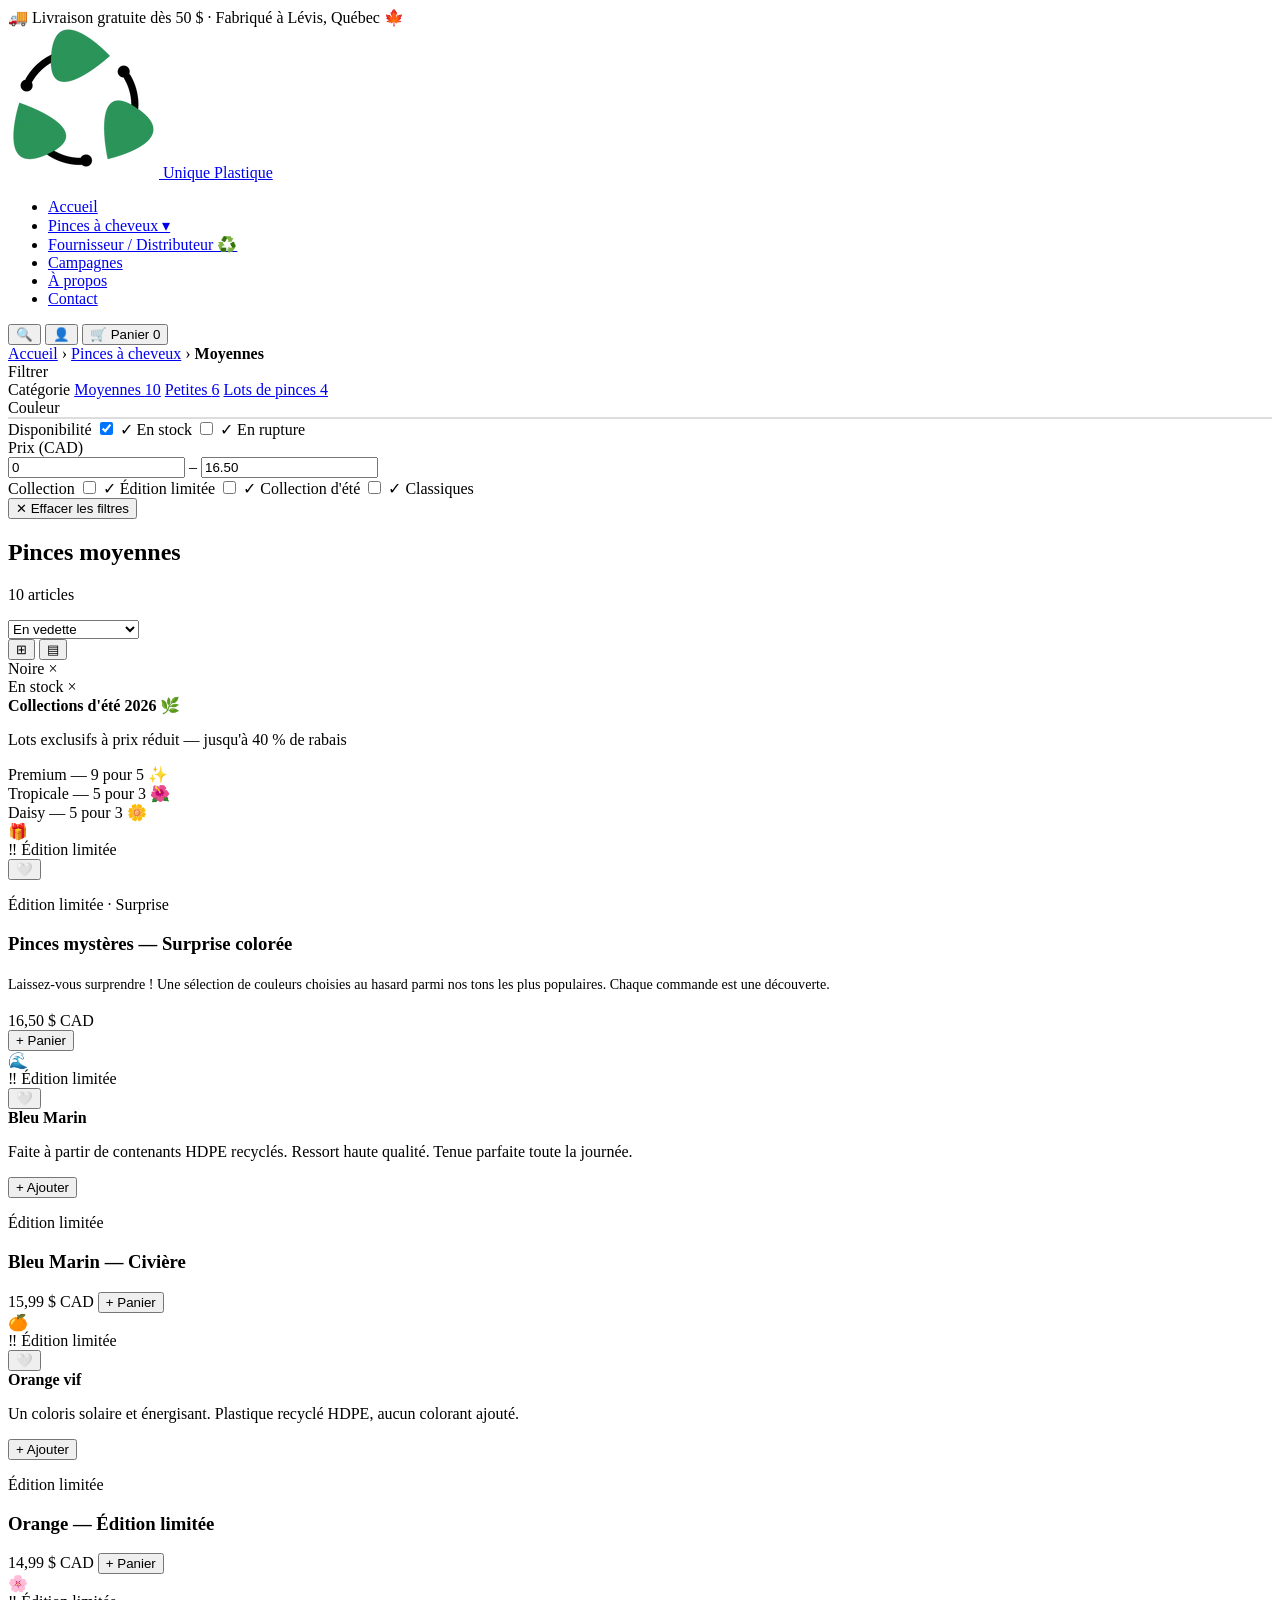
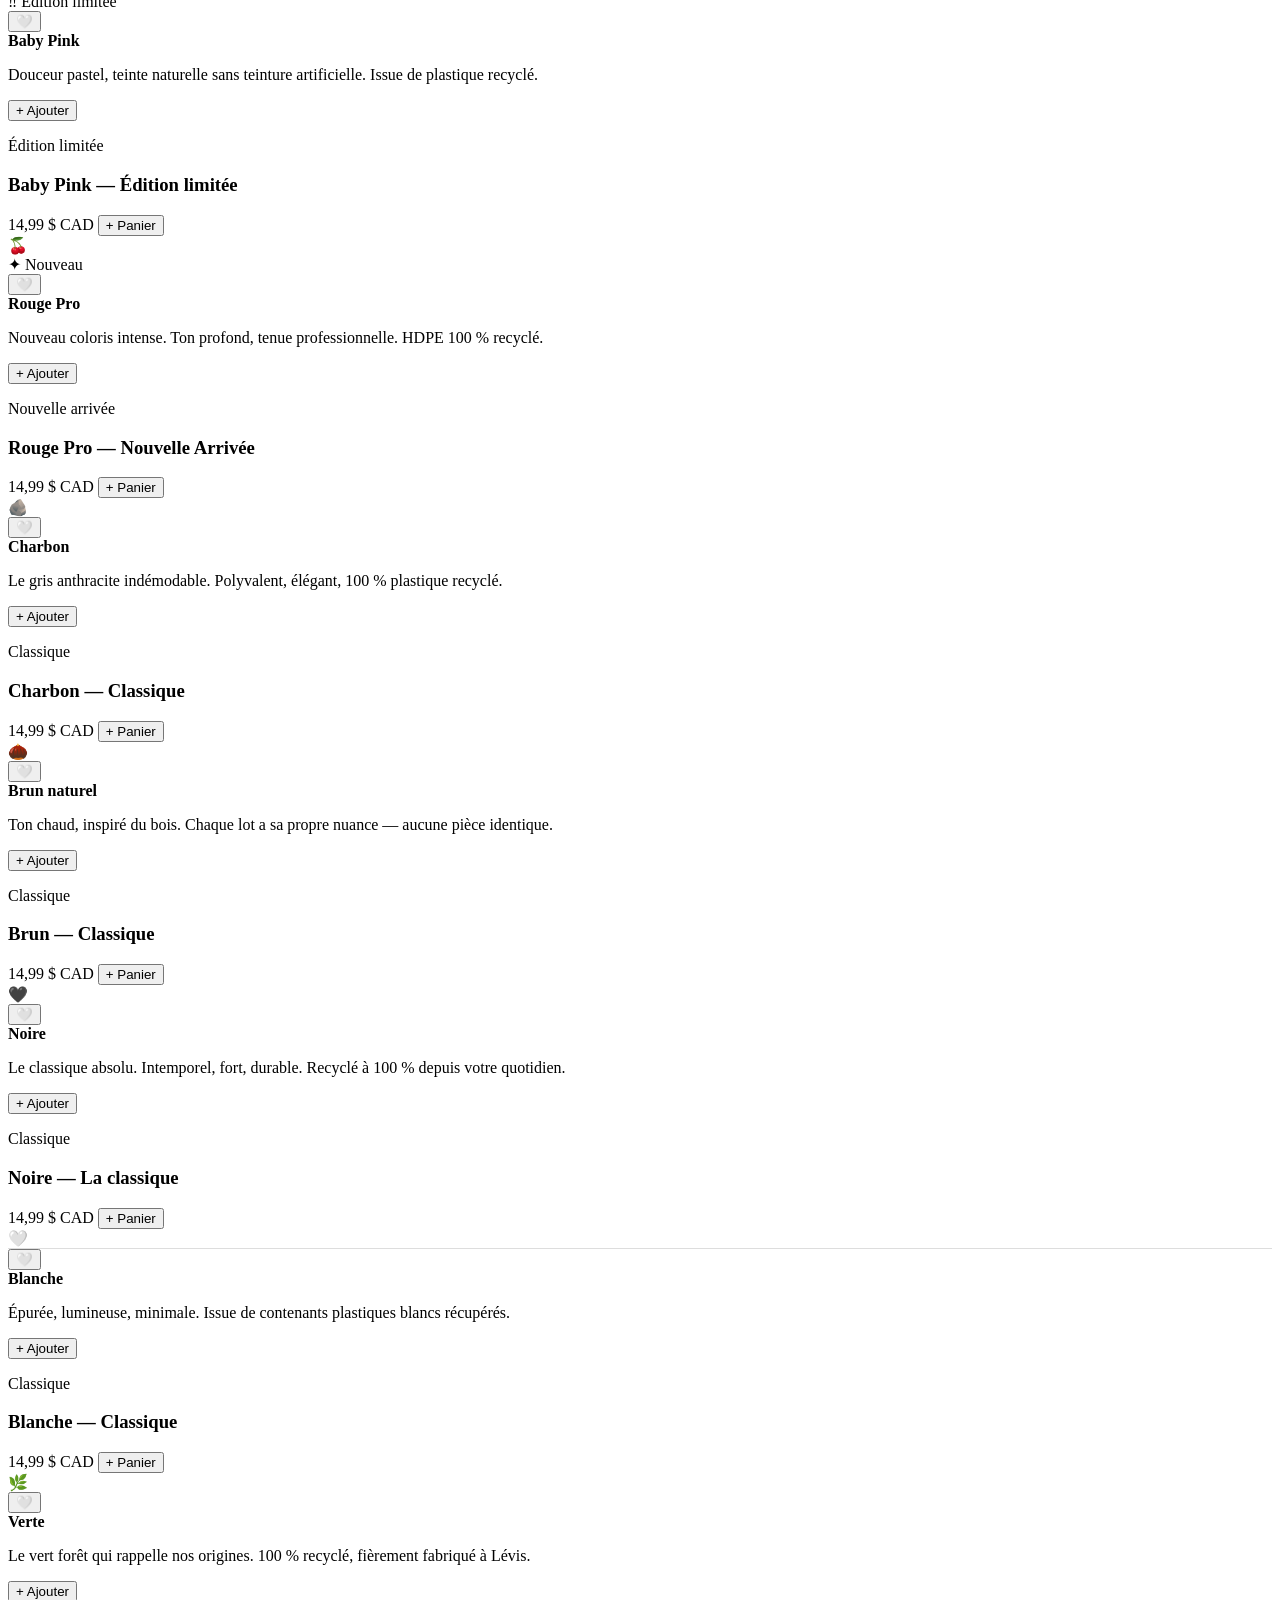
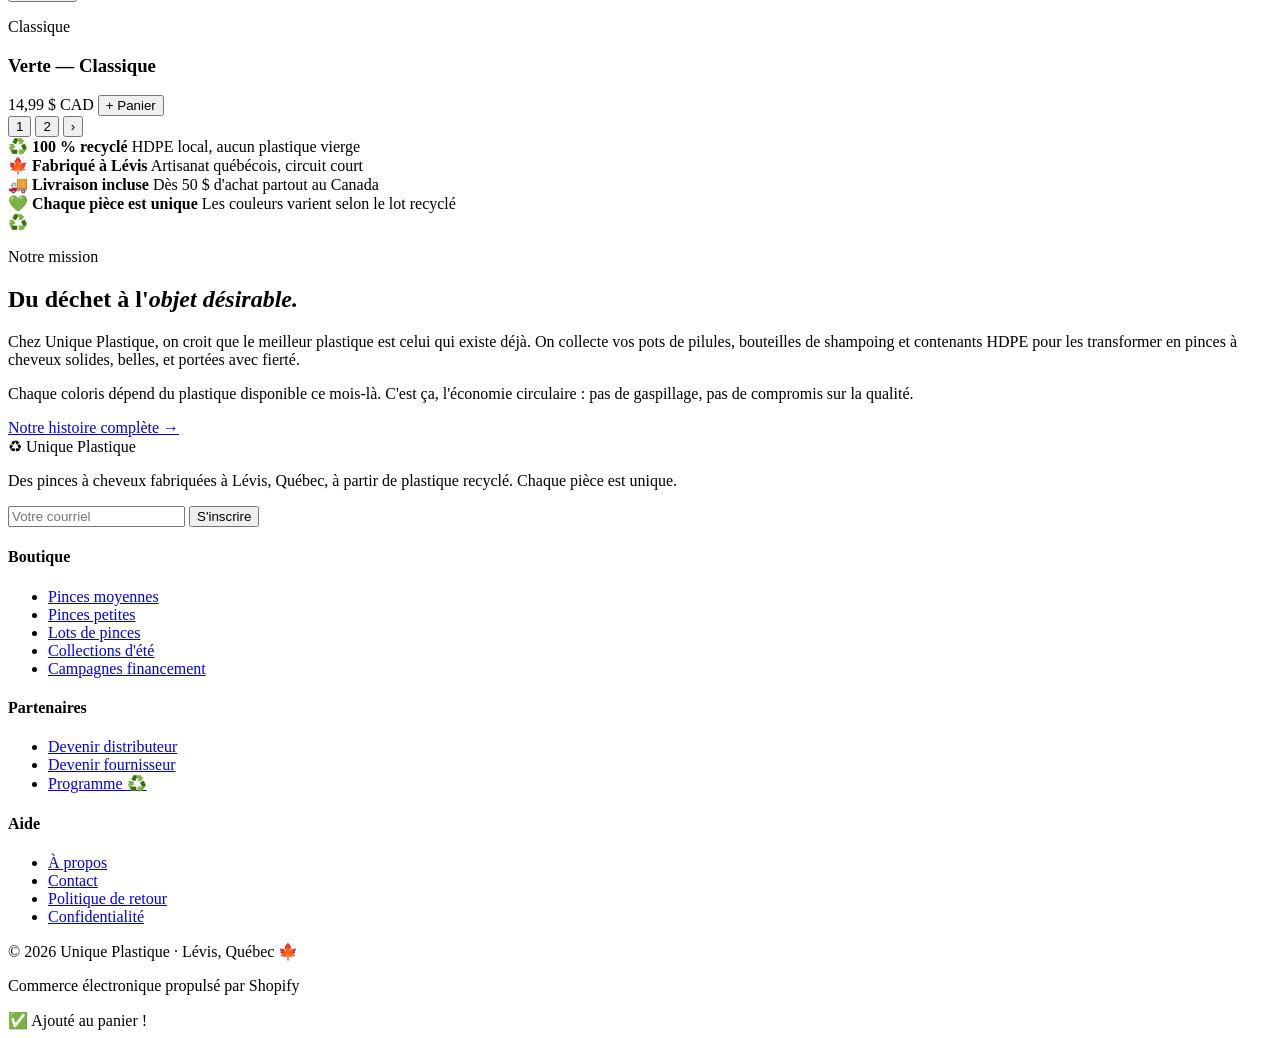
==== pinces.html @ d7aa638b "Test" ====
<!DOCTYPE html>
<html lang="fr">
<head>
<meta charset="UTF-8">
<meta name="viewport" content="width=device-width, initial-scale=1.0">
<title>Unique Plastique</title>
<link rel="preconnect" href="https://fonts.googleapis.com">
<link href="https://fonts.googleapis.com/css2?family=DM+Serif+Display:ital@0;1&family=DM+Sans:wght@300;400;500;600;700&display=swap" rel="stylesheet">
<link rel="stylesheet" href="assets/css/index.css">
</head>
<body>
<div id="navbar"></div>

<!-- Breadcrumb -->
<div class="breadcrumb">
  <a href="#">Accueil</a>
  <span>›</span>
  <a href="#">Pinces à cheveux</a>
  <span>›</span>
  <strong>Moyennes</strong>
</div>

<!-- Collection Layout -->
<div class="collection-layout">

  <!-- SIDEBAR -->
  <aside class="sidebar">
    <div class="sidebar-title">Filtrer</div>

    <div class="filter-group">
      <span class="filter-group-label">Catégorie</span>
      <a href="#" class="cat-link active">Moyennes <span class="cat-count">10</span></a>
      <a href="#" class="cat-link">Petites <span class="cat-count">6</span></a>
      <a href="#" class="cat-link">Lots de pinces <span class="cat-count">4</span></a>
    </div>

    <div class="filter-group">
      <span class="filter-group-label">Couleur</span>
      <div class="color-swatches">
        <div class="swatch active" style="background:#18181A" title="Noire"></div>
        <div class="swatch" style="background:#F5F5F0; border:1.5px solid #ddd" title="Blanche"></div>
        <div class="swatch" style="background:#3B6E4E" title="Verte"></div>
        <div class="swatch" style="background:#8B4513" title="Brune"></div>
        <div class="swatch" style="background:#E8B4A0" title="Baby pink"></div>
        <div class="swatch" style="background:#FF6B2B" title="Orange"></div>
        <div class="swatch" style="background:#2C3E6B" title="Bleu marin"></div>
        <div class="swatch" style="background:#8B1A1A" title="Rouge"></div>
        <div class="swatch" style="background:#5C4033" title="Charbon"></div>
      </div>
    </div>

    <div class="filter-group">
      <span class="filter-group-label">Disponibilité</span>
      <label class="filter-check">
        <input type="checkbox" checked>
        <span class="check-box">✓</span>
        En stock
      </label>
      <label class="filter-check">
        <input type="checkbox">
        <span class="check-box">✓</span>
        En rupture
      </label>
    </div>

    <div class="filter-group">
      <span class="filter-group-label">Prix (CAD)</span>
      <div class="price-range">
        <input type="number" class="price-input" placeholder="0" value="0">
        <span class="price-sep">–</span>
        <input type="number" class="price-input" placeholder="16.50" value="16.50">
      </div>
    </div>

    <div class="filter-group">
      <span class="filter-group-label">Collection</span>
      <label class="filter-check">
        <input type="checkbox">
        <span class="check-box">✓</span>
        Édition limitée
      </label>
      <label class="filter-check">
        <input type="checkbox">
        <span class="check-box">✓</span>
        Collection d'été
      </label>
      <label class="filter-check">
        <input type="checkbox">
        <span class="check-box">✓</span>
        Classiques
      </label>
    </div>

    <button class="clear-btn">✕ Effacer les filtres</button>
  </aside>

  <!-- MAIN -->
  <main class="collection-main">

    <!-- Header + Sort -->
    <div class="collection-header reveal">
      <div>
        <h2>Pinces moyennes</h2>
        <p class="collection-count">10 articles</p>
      </div>
      <div class="sort-row">
        <select class="sort-select">
          <option>En vedette</option>
          <option>Meilleures ventes</option>
          <option>Prix : bas → élevé</option>
          <option>Prix : élevé → bas</option>
          <option>Nouveautés</option>
        </select>
        <div class="view-toggle">
          <button class="view-btn active" id="gridBtn" title="Grille 3 col">⊞</button>
          <button class="view-btn" id="listBtn" title="Grille 2 col">▤</button>
        </div>
      </div>
    </div>

    <!-- Active filters -->
    <div class="active-filters reveal">
      <div class="filter-tag">Noire <span>×</span></div>
      <div class="filter-tag">En stock <span>×</span></div>
    </div>

    <!-- Summer collections band -->
    <div class="featured-band reveal">
      <div class="featured-band-text">
        <strong>Collections d'été 2026 🌿</strong>
        <p>Lots exclusifs à prix réduit — jusqu'à 40 % de rabais</p>
      </div>
      <div class="sale-chips">
        <div class="sale-chip">Premium — 9 pour 5 ✨</div>
        <div class="sale-chip">Tropicale — 5 pour 3 🌺</div>
        <div class="sale-chip">Daisy — 5 pour 3 🌼</div>
      </div>
    </div>

    <!-- Product Grid -->
    <div class="product-grid" id="productGrid">

      <!-- Card 1: Mystère - WIDE featured -->
      <div class="product-card wide reveal" onclick="addToCart('Pinces mystères')">
        <div class="card-img">
          <div class="card-img-emoji">🎁</div>
          <div class="card-color-stripe" style="background: linear-gradient(90deg, #E8B4A0, #C5E54E, #2C3E6B, #FF6B2B, #18181A)"></div>
          <div class="card-badges">
            <span class="badge badge-limited">‼ Édition limitée</span>
          </div>
          <button class="card-wish" title="Ajouter aux favoris">🤍</button>
        </div>
        <div class="card-body">
          <p class="card-meta">Édition limitée · Surprise</p>
          <h3 class="card-name">Pinces mystères — Surprise colorée</h3>
          <p style="font-size:.88rem;color:var(--muted);line-height:1.65;margin-bottom:16px;">Laissez-vous surprendre ! Une sélection de couleurs choisies au hasard parmi nos tons les plus populaires. Chaque commande est une découverte.</p>
          <div class="card-footer">
            <div>
              <span class="card-price">16,50 $ CAD</span>
            </div>
            <button class="card-add" onclick="event.stopPropagation();addToCart('Pinces mystères')">+ Panier</button>
          </div>
        </div>
      </div>

      <!-- Card 2 -->
      <div class="product-card reveal" onclick="addToCart('Bleu Marin')">
        <div class="card-img">
          <div class="card-img-emoji">🌊</div>
          <div class="card-color-stripe" style="background:#2C3E6B"></div>
          <div class="card-badges">
            <span class="badge badge-limited">‼ Édition limitée</span>
          </div>
          <button class="card-wish">🤍</button>
          <div class="card-reveal">
            <div>
              <strong>Bleu Marin</strong>
              <p>Faite à partir de contenants HDPE recyclés. Ressort haute qualité. Tenue parfaite toute la journée.</p>
            </div>
          </div>
          <button class="card-quick-add" onclick="event.stopPropagation();addToCart('Bleu Marin')">+ Ajouter</button>
        </div>
        <div class="card-body">
          <p class="card-meta">Édition limitée</p>
          <h3 class="card-name">Bleu Marin — Civière</h3>
          <div class="card-footer">
            <span class="card-price">15,99 $ CAD</span>
            <button class="card-add" onclick="event.stopPropagation();addToCart('Bleu Marin')">+ Panier</button>
          </div>
        </div>
      </div>

      <!-- Card 3 -->
      <div class="product-card reveal" onclick="addToCart('Orange')">
        <div class="card-img">
          <div class="card-img-emoji">🍊</div>
          <div class="card-color-stripe" style="background:#FF6B2B"></div>
          <div class="card-badges">
            <span class="badge badge-limited">‼ Édition limitée</span>
          </div>
          <button class="card-wish">🤍</button>
          <div class="card-reveal">
            <div>
              <strong>Orange vif</strong>
              <p>Un coloris solaire et énergisant. Plastique recyclé HDPE, aucun colorant ajouté.</p>
            </div>
          </div>
          <button class="card-quick-add" onclick="event.stopPropagation();addToCart('Orange')">+ Ajouter</button>
        </div>
        <div class="card-body">
          <p class="card-meta">Édition limitée</p>
          <h3 class="card-name">Orange — Édition limitée</h3>
          <div class="card-footer">
            <span class="card-price">14,99 $ CAD</span>
            <button class="card-add" onclick="event.stopPropagation();addToCart('Orange')">+ Panier</button>
          </div>
        </div>
      </div>

      <!-- Card 4 -->
      <div class="product-card reveal" onclick="addToCart('Baby Pink')">
        <div class="card-img">
          <div class="card-img-emoji">🌸</div>
          <div class="card-color-stripe" style="background:#E8B4A0"></div>
          <div class="card-badges">
            <span class="badge badge-limited">‼ Édition limitée</span>
          </div>
          <button class="card-wish">🤍</button>
          <div class="card-reveal">
            <div>
              <strong>Baby Pink</strong>
              <p>Douceur pastel, teinte naturelle sans teinture artificielle. Issue de plastique recyclé.</p>
            </div>
          </div>
          <button class="card-quick-add" onclick="event.stopPropagation();addToCart('Baby Pink')">+ Ajouter</button>
        </div>
        <div class="card-body">
          <p class="card-meta">Édition limitée</p>
          <h3 class="card-name">Baby Pink — Édition limitée</h3>
          <div class="card-footer">
            <span class="card-price">14,99 $ CAD</span>
            <button class="card-add" onclick="event.stopPropagation();addToCart('Baby Pink')">+ Panier</button>
          </div>
        </div>
      </div>

      <!-- Card 5 -->
      <div class="product-card reveal" onclick="addToCart('Rouge Pro')">
        <div class="card-img">
          <div class="card-img-emoji">🍒</div>
          <div class="card-color-stripe" style="background:#8B1A1A"></div>
          <div class="card-badges">
            <span class="badge badge-new">✦ Nouveau</span>
          </div>
          <button class="card-wish">🤍</button>
          <div class="card-reveal">
            <div>
              <strong>Rouge Pro</strong>
              <p>Nouveau coloris intense. Ton profond, tenue professionnelle. HDPE 100 % recyclé.</p>
            </div>
          </div>
          <button class="card-quick-add" onclick="event.stopPropagation();addToCart('Rouge Pro')">+ Ajouter</button>
        </div>
        <div class="card-body">
          <p class="card-meta">Nouvelle arrivée</p>
          <h3 class="card-name">Rouge Pro — Nouvelle Arrivée</h3>
          <div class="card-footer">
            <span class="card-price">14,99 $ CAD</span>
            <button class="card-add" onclick="event.stopPropagation();addToCart('Rouge Pro')">+ Panier</button>
          </div>
        </div>
      </div>

      <!-- Card 6 -->
      <div class="product-card reveal" onclick="addToCart('Charbon')">
        <div class="card-img">
          <div class="card-img-emoji">🪨</div>
          <div class="card-color-stripe" style="background:#3a3a3a"></div>
          <button class="card-wish">🤍</button>
          <div class="card-reveal">
            <div>
              <strong>Charbon</strong>
              <p>Le gris anthracite indémodable. Polyvalent, élégant, 100 % plastique recyclé.</p>
            </div>
          </div>
          <button class="card-quick-add" onclick="event.stopPropagation();addToCart('Charbon')">+ Ajouter</button>
        </div>
        <div class="card-body">
          <p class="card-meta">Classique</p>
          <h3 class="card-name">Charbon — Classique</h3>
          <div class="card-footer">
            <span class="card-price">14,99 $ CAD</span>
            <button class="card-add" onclick="event.stopPropagation();addToCart('Charbon')">+ Panier</button>
          </div>
        </div>
      </div>

      <!-- Card 7 -->
      <div class="product-card reveal" onclick="addToCart('Brun')">
        <div class="card-img">
          <div class="card-img-emoji">🌰</div>
          <div class="card-color-stripe" style="background:#8B4513"></div>
          <button class="card-wish">🤍</button>
          <div class="card-reveal">
            <div>
              <strong>Brun naturel</strong>
              <p>Ton chaud, inspiré du bois. Chaque lot a sa propre nuance — aucune pièce identique.</p>
            </div>
          </div>
          <button class="card-quick-add" onclick="event.stopPropagation();addToCart('Brun')">+ Ajouter</button>
        </div>
        <div class="card-body">
          <p class="card-meta">Classique</p>
          <h3 class="card-name">Brun — Classique</h3>
          <div class="card-footer">
            <span class="card-price">14,99 $ CAD</span>
            <button class="card-add" onclick="event.stopPropagation();addToCart('Brun')">+ Panier</button>
          </div>
        </div>
      </div>

      <!-- Card 8 -->
      <div class="product-card reveal" onclick="addToCart('Noire')">
        <div class="card-img">
          <div class="card-img-emoji">🖤</div>
          <div class="card-color-stripe" style="background:#18181A"></div>
          <button class="card-wish">🤍</button>
          <div class="card-reveal">
            <div>
              <strong>Noire</strong>
              <p>Le classique absolu. Intemporel, fort, durable. Recyclé à 100 % depuis votre quotidien.</p>
            </div>
          </div>
          <button class="card-quick-add" onclick="event.stopPropagation();addToCart('Noire')">+ Ajouter</button>
        </div>
        <div class="card-body">
          <p class="card-meta">Classique</p>
          <h3 class="card-name">Noire — La classique</h3>
          <div class="card-footer">
            <span class="card-price">14,99 $ CAD</span>
            <button class="card-add" onclick="event.stopPropagation();addToCart('Noire')">+ Panier</button>
          </div>
        </div>
      </div>

      <!-- Card 9 -->
      <div class="product-card reveal" onclick="addToCart('Blanche')">
        <div class="card-img">
          <div class="card-img-emoji">🤍</div>
          <div class="card-color-stripe" style="background:#E8E8E0; border-top:1px solid #ddd"></div>
          <button class="card-wish">🤍</button>
          <div class="card-reveal">
            <div>
              <strong>Blanche</strong>
              <p>Épurée, lumineuse, minimale. Issue de contenants plastiques blancs récupérés.</p>
            </div>
          </div>
          <button class="card-quick-add" onclick="event.stopPropagation();addToCart('Blanche')">+ Ajouter</button>
        </div>
        <div class="card-body">
          <p class="card-meta">Classique</p>
          <h3 class="card-name">Blanche — Classique</h3>
          <div class="card-footer">
            <span class="card-price">14,99 $ CAD</span>
            <button class="card-add" onclick="event.stopPropagation();addToCart('Blanche')">+ Panier</button>
          </div>
        </div>
      </div>

      <!-- Card 10 -->
      <div class="product-card reveal" onclick="addToCart('Verte')">
        <div class="card-img">
          <div class="card-img-emoji">🌿</div>
          <div class="card-color-stripe" style="background:#3B6E4E"></div>
          <button class="card-wish">🤍</button>
          <div class="card-reveal">
            <div>
              <strong>Verte</strong>
              <p>Le vert forêt qui rappelle nos origines. 100 % recyclé, fièrement fabriqué à Lévis.</p>
            </div>
          </div>
          <button class="card-quick-add" onclick="event.stopPropagation();addToCart('Verte')">+ Ajouter</button>
        </div>
        <div class="card-body">
          <p class="card-meta">Classique</p>
          <h3 class="card-name">Verte — Classique</h3>
          <div class="card-footer">
            <span class="card-price">14,99 $ CAD</span>
            <button class="card-add" onclick="event.stopPropagation();addToCart('Verte')">+ Panier</button>
          </div>
        </div>
      </div>

    </div><!-- /product-grid -->

    <!-- Pagination -->
    <div class="pagination reveal">
      <button class="page-btn active">1</button>
      <button class="page-btn">2</button>
      <button class="page-btn">›</button>
    </div>

  </main>
</div>

<!-- Trust Strip -->
<div class="trust-strip">
  <div class="trust-item reveal">
    <span class="trust-icon">♻️</span>
    <strong>100 % recyclé</strong>
    <span>HDPE local, aucun plastique vierge</span>
  </div>
  <div class="trust-item reveal">
    <span class="trust-icon">🍁</span>
    <strong>Fabriqué à Lévis</strong>
    <span>Artisanat québécois, circuit court</span>
  </div>
  <div class="trust-item reveal">
    <span class="trust-icon">🚚</span>
    <strong>Livraison incluse</strong>
    <span>Dès 50 $ d'achat partout au Canada</span>
  </div>
  <div class="trust-item reveal">
    <span class="trust-icon">💚</span>
    <strong>Chaque pièce est unique</strong>
    <span>Les couleurs varient selon le lot recyclé</span>
  </div>
</div>

<!-- Story Section -->
<div class="story-section">
  <div class="story-visual reveal">
    ♻️
  </div>
  <div class="reveal">
    <p class="story-eyebrow">Notre mission</p>
    <h2>Du déchet à l'<em>objet désirable.</em></h2>
    <p>Chez Unique Plastique, on croit que le meilleur plastique est celui qui existe déjà. On collecte vos pots de pilules, bouteilles de shampoing et contenants HDPE pour les transformer en pinces à cheveux solides, belles, et portées avec fierté.</p>
    <p>Chaque coloris dépend du plastique disponible ce mois-là. C'est ça, l'économie circulaire : pas de gaspillage, pas de compromis sur la qualité.</p>
    <a href="#" class="story-link">Notre histoire complète →</a>
  </div>
</div>

<!-- Footer -->
<footer>
  <div class="footer-top">
    <div>
      <div class="footer-brand">
        <span class="footer-brand-icon">♻</span>
        Unique Plastique
      </div>
      <p class="footer-desc">Des pinces à cheveux fabriquées à Lévis, Québec, à partir de plastique recyclé. Chaque pièce est unique.</p>
      <div class="footer-nl">
        <input type="email" placeholder="Votre courriel">
        <button>S'inscrire</button>
      </div>
    </div>
    <div class="footer-col">
      <h4>Boutique</h4>
      <ul>
        <li><a href="#">Pinces moyennes</a></li>
        <li><a href="#">Pinces petites</a></li>
        <li><a href="#">Lots de pinces</a></li>
        <li><a href="#">Collections d'été</a></li>
        <li><a href="#">Campagnes financement</a></li>
      </ul>
    </div>
    <div class="footer-col">
      <h4>Partenaires</h4>
      <ul>
        <li><a href="#">Devenir distributeur</a></li>
        <li><a href="#">Devenir fournisseur</a></li>
        <li><a href="#">Programme ♻️</a></li>
      </ul>
    </div>
    <div class="footer-col">
      <h4>Aide</h4>
      <ul>
        <li><a href="#">À propos</a></li>
        <li><a href="#">Contact</a></li>
        <li><a href="#">Politique de retour</a></li>
        <li><a href="#">Confidentialité</a></li>
      </ul>
    </div>
  </div>
  <div class="footer-bottom">
    <p>© 2026 Unique Plastique · Lévis, Québec 🍁</p>
    <p>Commerce électronique propulsé par Shopify</p>
  </div>
</footer>

<!-- Toast notification -->
<div class="toast" id="toast">
  <span class="toast-icon">✅</span>
  <span id="toastMsg">Ajouté au panier !</span>
</div>

<script src="assets/js/navbar.js"></script>
<script>
// Cart counter
let cartCount = 0;
const cartEl = document.getElementById('cartCount');
const toastEl = document.getElementById('toast');
const toastMsg = document.getElementById('toastMsg');

function addToCart(name) {
  cartCount++;
  cartEl.textContent = cartCount;
  toastMsg.textContent = `"${name}" ajouté au panier !`;
  toastEl.classList.add('show');
  setTimeout(() => toastEl.classList.remove('show'), 2800);
}

// View toggle
document.getElementById('gridBtn').addEventListener('click', () => {
  document.getElementById('productGrid').classList.remove('two-col');
  document.getElementById('gridBtn').classList.add('active');
  document.getElementById('listBtn').classList.remove('active');
});
document.getElementById('listBtn').addEventListener('click', () => {
  document.getElementById('productGrid').classList.add('two-col');
  document.getElementById('listBtn').classList.add('active');
  document.getElementById('gridBtn').classList.remove('active');
});

// Color swatch selection
document.querySelectorAll('.swatch').forEach(s => {
  s.addEventListener('click', () => {
    document.querySelectorAll('.swatch').forEach(x => x.classList.remove('active'));
    s.classList.add('active');
  });
});

// Scroll reveal
const reveals = document.querySelectorAll('.reveal');
const obs = new IntersectionObserver((entries) => {
  entries.forEach((entry, i) => {
    if (entry.isIntersecting) {
      setTimeout(() => entry.target.classList.add('visible'), i * 60);
      obs.unobserve(entry.target);
    }
  });
}, { threshold: 0.08, rootMargin: '0px 0px -30px 0px' });
reveals.forEach(el => obs.observe(el));

// Wishlist toggle
document.querySelectorAll('.card-wish').forEach(btn => {
  btn.addEventListener('click', (e) => {
    e.stopPropagation();
    btn.textContent = btn.textContent === '🤍' ? '❤️' : '🤍';
  });
});

// Filter tag removal
document.querySelectorAll('.filter-tag').forEach(tag => {
  tag.addEventListener('click', () => {
    tag.style.transform = 'scale(0)';
    tag.style.opacity = '0';
    tag.style.transition = 'all .2s';
    setTimeout(() => tag.remove(), 200);
  });
});
</script>
</body>
</html>
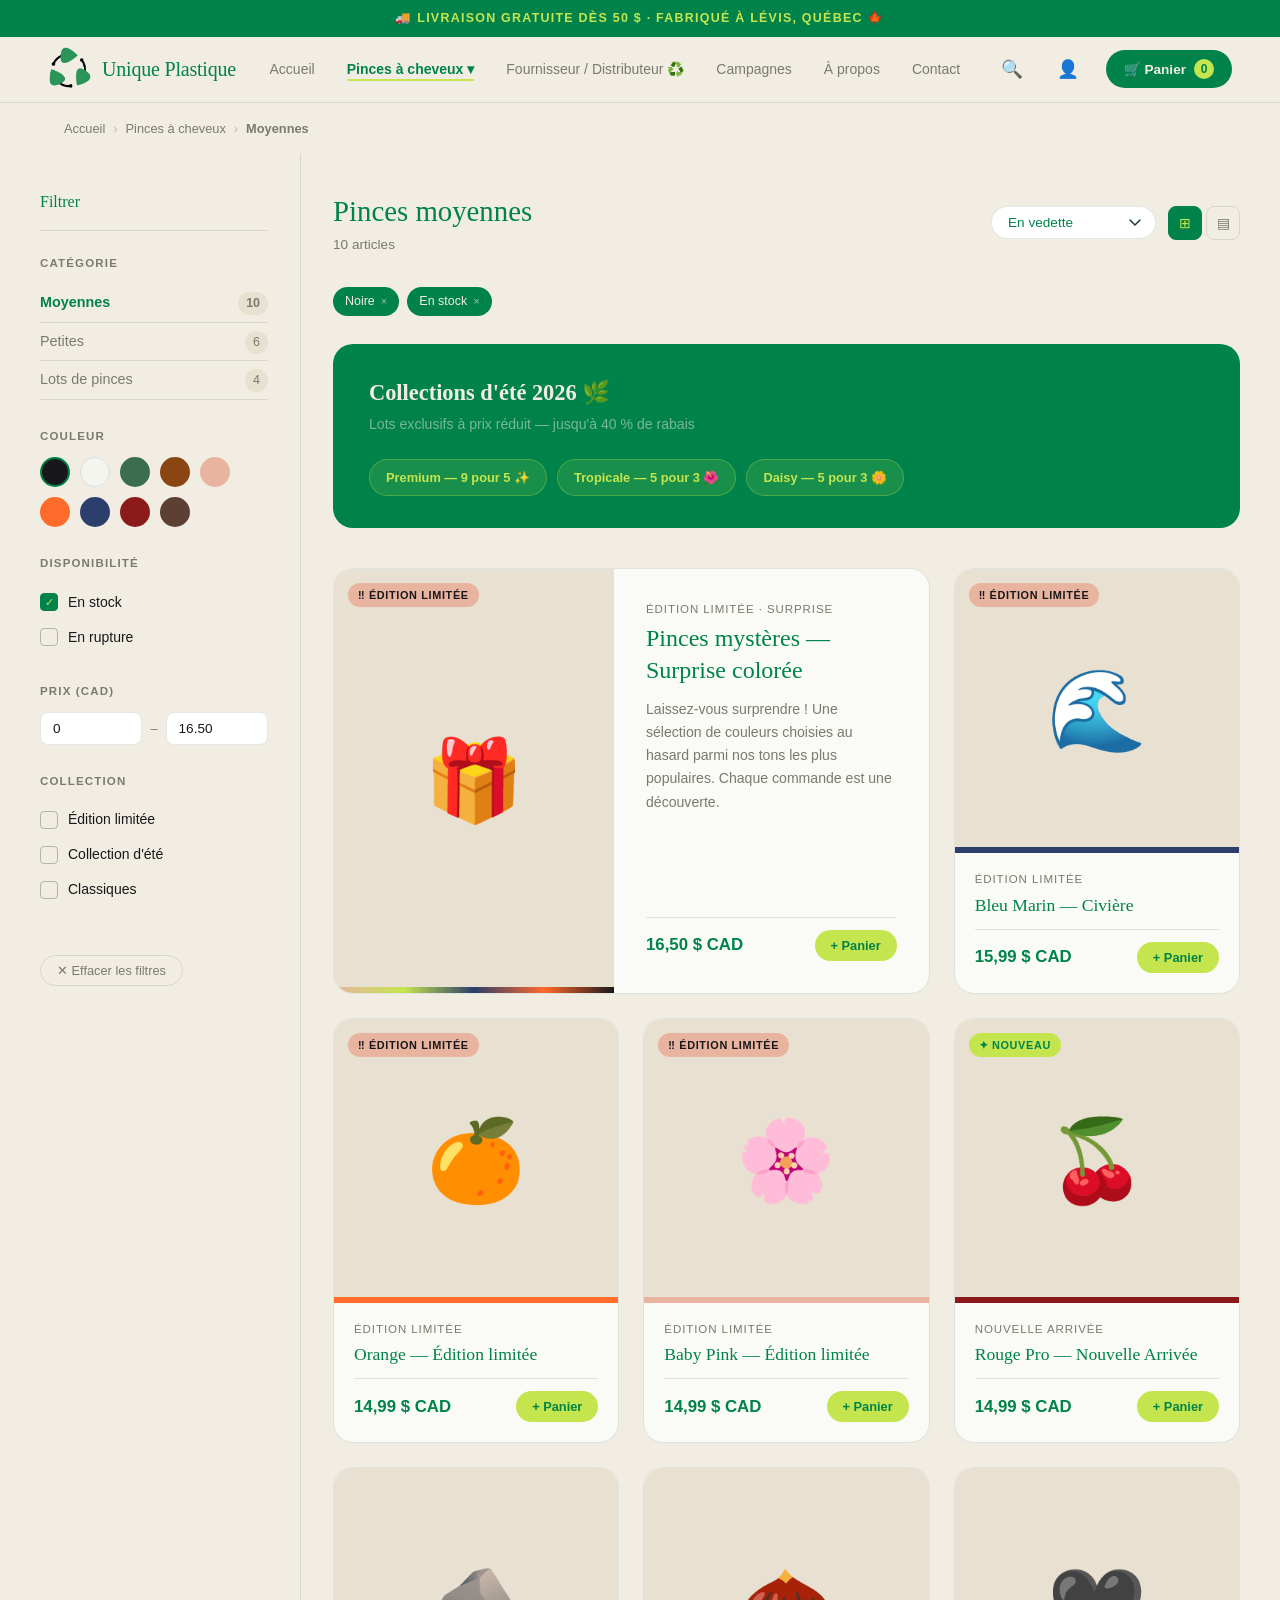
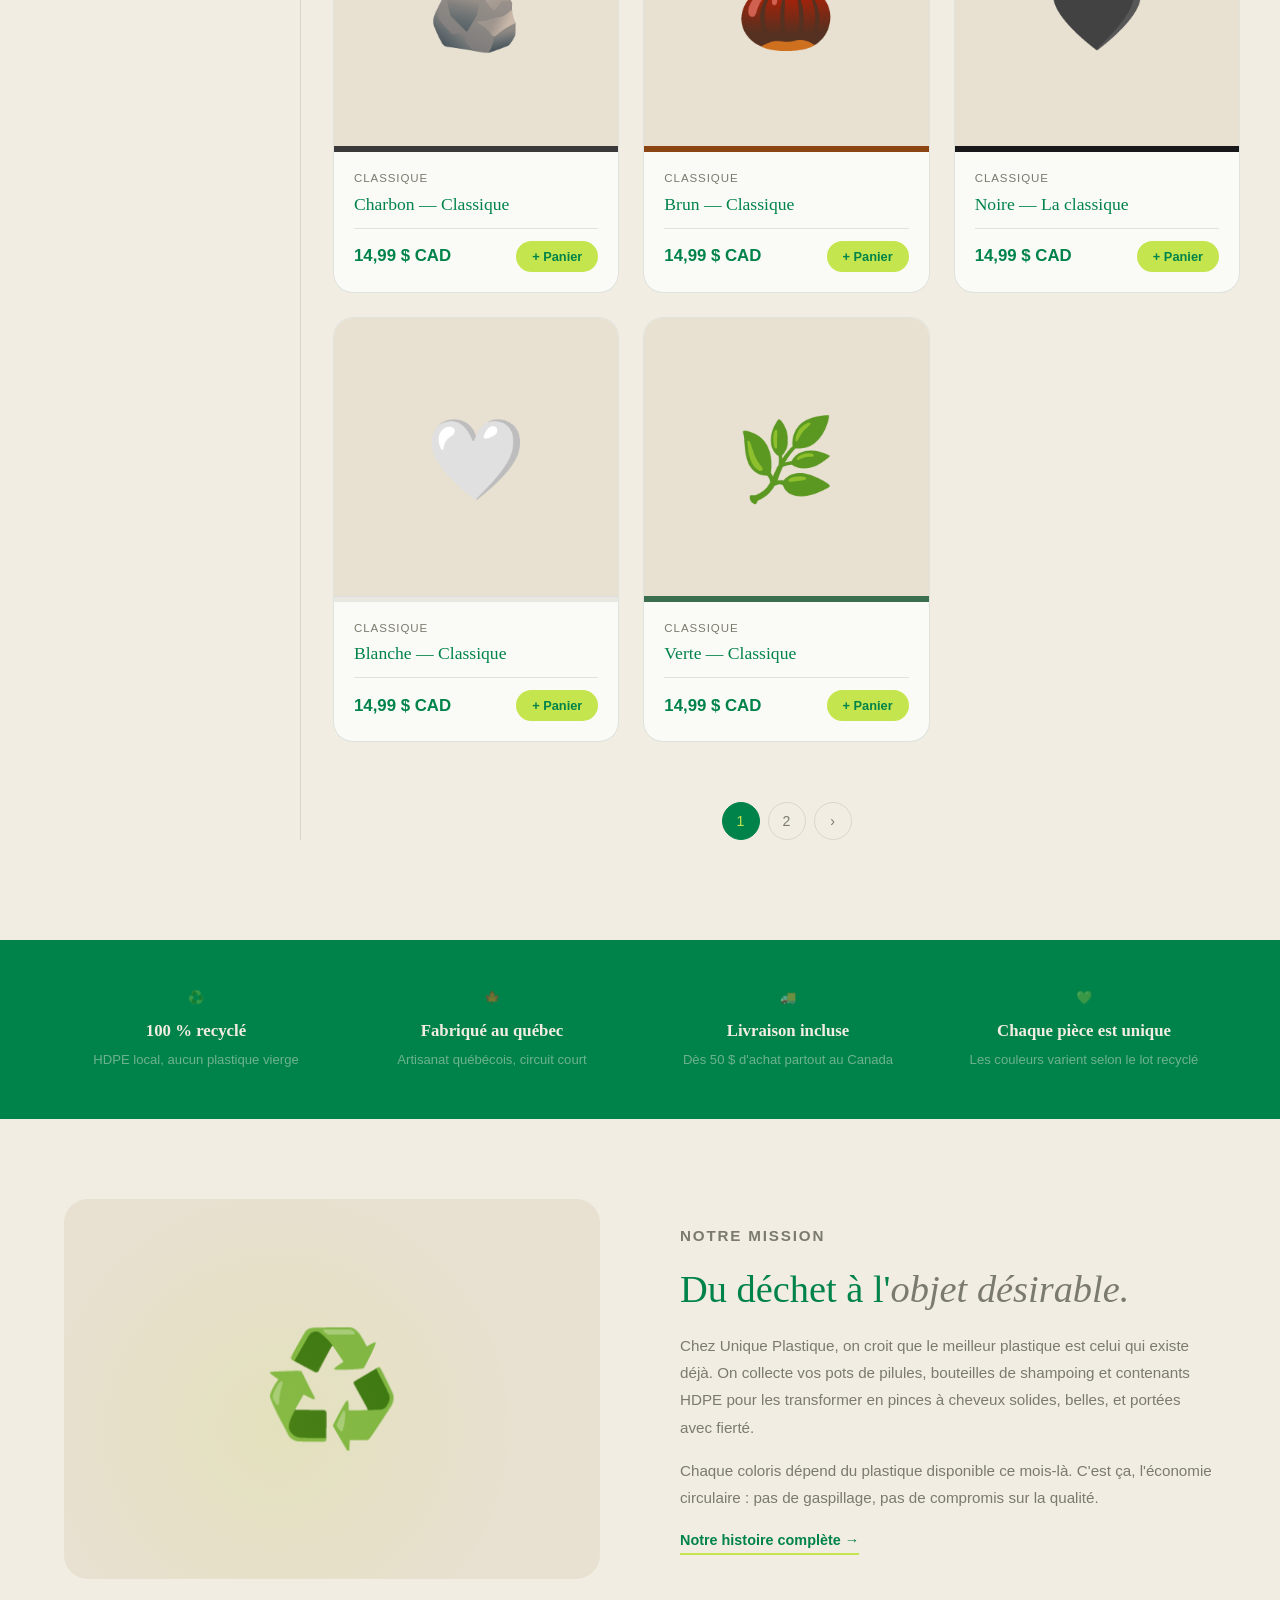
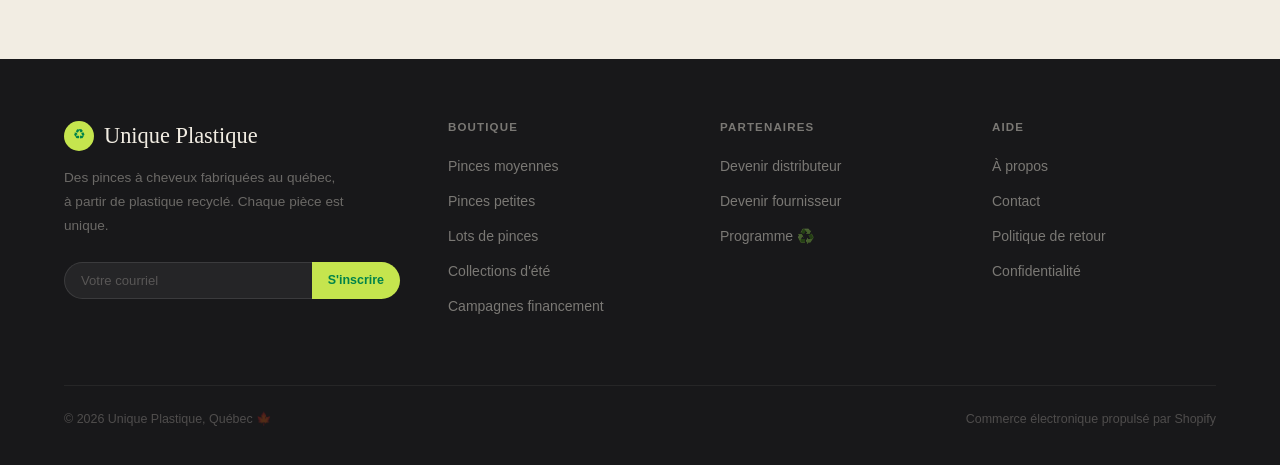
==== commit 379470f2: "Ajout Style poyr démo" ====
--- a/pinces.html
+++ b/pinces.html
@@ -6,11 +6,1071 @@
 <title>Unique Plastique</title>
 <link rel="preconnect" href="https://fonts.googleapis.com">
 <link href="https://fonts.googleapis.com/css2?family=DM+Serif+Display:ital@0;1&family=DM+Sans:wght@300;400;500;600;700&display=swap" rel="stylesheet">
-<link rel="stylesheet" href="assets/css/index.css">
 </head>
 <body>
 <div id="navbar"></div>
-
+<style>
+  *, *::before, *::after { box-sizing: border-box; margin: 0; padding: 0; }
+
+:root {
+  --sand:    #F2EDE3;
+  --sand-d:  #E8E0D0;
+  --forest:  #00834A;
+  --lime:    #C5E54E;
+  --blush:   #E8B4A0;
+  --ink:     #18181A;
+  --muted:   #7A7A6E;
+  --white:   #FFFFFF;
+  --border:  rgba(27,58,40,.12);
+  --card-bg: #FAFAF6;
+}
+html { scroll-behavior: smooth; }
+body {
+  font-family: 'DM Sans', sans-serif;
+  background: var(--sand);
+  color: var(--ink);
+  overflow-x: hidden;
+  line-height: 1.5;
+}
+
+/* ─── ANNOUNCEMENT ─── */
+.bar {
+  background: var(--forest);
+  color: var(--lime);
+  text-align: center;
+  font-size: .78rem;
+  font-weight: 600;
+  letter-spacing: .1em;
+  text-transform: uppercase;
+  padding: 9px 20px;
+}
+
+/* ─── NAV ─── */
+nav {
+  position: sticky; top: 0; z-index: 200;
+  background: rgba(242,237,227,.96);
+  backdrop-filter: blur(14px);
+  border-bottom: 1px solid var(--border);
+  display: flex;
+  align-items: center;
+  justify-content: space-between;
+  padding: 0 48px;
+  height: 66px;
+}
+
+.nav-logo {
+  display: flex; align-items: center; gap: 10px;
+  text-decoration: none;
+  font-family: 'DM Serif Display', serif;
+  font-size: 1.25rem;
+  color: var(--forest);
+  letter-spacing: -.01em;
+}
+.nav-logo-icon {
+  display: flex;
+  align-items: center;
+  justify-content: center;
+  width: 44px;
+  height: 44px;
+  flex-shrink: 0;
+}
+
+.nav-logo img {
+  width: 44px;
+  height: 44px;
+  object-fit: contain;
+  display: block;
+}
+
+.nav-links {
+  display: flex; gap: 32px; list-style: none; align-items: center;
+}
+.nav-links a {
+  text-decoration: none;
+  color: var(--muted);
+  font-size: .875rem;
+  font-weight: 500;
+  transition: color .2s;
+  white-space: nowrap;
+}
+.nav-links a:hover { color: var(--forest); }
+.nav-links a.active {
+  color: var(--forest);
+  font-weight: 700;
+  position: relative;
+}
+.nav-links a.active::after {
+  content: '';
+  position: absolute;
+  bottom: -4px; left: 0; right: 0;
+  height: 2px;
+  background: var(--lime);
+  border-radius: 2px;
+}
+
+.nav-actions {
+  display: flex; align-items: center; gap: 20px;
+}
+
+.nav-icon-btn {
+  background: none; border: none; cursor: pointer;
+  color: var(--forest); font-size: 1.1rem;
+  width: 36px; height: 36px;
+  display: flex; align-items: center; justify-content: center;
+  border-radius: 50%;
+  transition: background .2s;
+}
+.nav-icon-btn:hover { background: var(--sand-d); }
+
+.cart-btn {
+  display: flex; align-items: center; gap: 8px;
+  background: var(--forest);
+  color: var(--sand);
+  border: none;
+  border-radius: 100px;
+  padding: 9px 18px;
+  font-family: 'DM Sans', sans-serif;
+  font-size: .85rem;
+  font-weight: 600;
+  cursor: pointer;
+  transition: background .2s;
+}
+.cart-btn:hover { background: #2a5c3f; }
+.cart-count {
+  background: var(--lime);
+  color: var(--forest);
+  font-weight: 700;
+  font-size: .75rem;
+  width: 20px; height: 20px;
+  border-radius: 50%;
+  display: flex; align-items: center; justify-content: center;
+}
+
+/* ─── HERO ─── */
+.hero {
+  position: relative;
+  min-height: calc(100vh - 66px);
+  display: flex;
+  align-items: center;
+  overflow: hidden;
+  background: var(--forest);
+  padding: 24px 64px 40px;
+}
+
+.hero-bg {
+  position: absolute; inset: 0;
+  background:
+    linear-gradient(90deg, rgba(27,58,40,.88) 0%, rgba(27,58,40,.72) 45%, rgba(27,58,40,.66) 100%),
+    url('../images/dragon.png') center/cover no-repeat;
+  transform: scale(1.04);
+  filter: blur(1px);
+  z-index: 0;
+}
+
+/* Decorative blobs */
+.hero-blob {
+  position: absolute;
+  border-radius: 62% 38% 50% 50% / 45% 55% 45% 55%;
+  opacity: .07;
+}
+.hero-blob-1 {
+  width: 500px; height: 500px;
+  background: var(--lime);
+  top: -100px; right: -80px;
+  animation: blob1 10s ease-in-out infinite;
+}
+.hero-blob-2 {
+  width: 300px; height: 300px;
+  background: var(--blush);
+  bottom: 40px; left: 10%;
+  animation: blob1 14s ease-in-out infinite reverse;
+}
+@keyframes blob1 {
+  0%,100% { border-radius: 62% 38% 50% 50% / 45% 55% 45% 55%; transform: scale(1); }
+  50%      { border-radius: 38% 62% 45% 55% / 55% 45% 55% 45%; transform: scale(1.06); }
+}
+
+.hero-content {
+  position: relative; z-index: 2;
+  max-width: 720px;
+}
+
+.hero-badge {
+  display: inline-flex; align-items: center; gap: 8px;
+  background: rgba(197,229,78,.15);
+  border: 1px solid rgba(197,229,78,.3);
+  color: var(--lime);
+  font-size: .75rem; font-weight: 600;
+  letter-spacing: .1em; text-transform: uppercase;
+  padding: 6px 16px;
+  border-radius: 100px;
+  margin-bottom: 24px;
+}
+
+.hero h1 {
+  font-family: 'DM Serif Display', serif;
+  font-size: clamp(3rem, 7vw, 5.5rem);
+  line-height: 1.02;
+  color: var(--sand);
+  letter-spacing: -.02em;
+  margin-bottom: 8px;
+}
+.hero h1 em {
+  font-style: italic;
+  color: var(--lime);
+}
+
+.hero-sub {
+  font-size: 1rem;
+  color: rgba(242,237,227,.55);
+  margin-bottom: 36px;
+  max-width: 460px;
+  line-height: 1.7;
+}
+
+.hero-stats {
+  display: flex; gap: 40px; flex-wrap: wrap;
+}
+.hero-stat strong {
+  display: block;
+  font-family: 'DM Serif Display', serif;
+  font-size: 1.9rem;
+  color: var(--lime);
+  line-height: 1;
+}
+.hero-stat span {
+  font-size: .8rem;
+  color: rgba(242,237,227,.45);
+  text-transform: uppercase;
+  letter-spacing: .06em;
+}
+
+/* Edition limitée floating badge */
+.hero-limited {
+  position: absolute;
+  top: 48px; right: 64px;
+  z-index: 3;
+  background: var(--blush);
+  color: var(--ink);
+  font-weight: 700;
+  font-size: .78rem;
+  padding: 10px 18px;
+  border-radius: 100px;
+  text-transform: uppercase;
+  letter-spacing: .08em;
+  animation: floatBadge 3s ease-in-out infinite;
+  box-shadow: 0 8px 32px rgba(0,0,0,.2);
+}
+@keyframes floatBadge {
+  0%,100% { transform: translateY(0) rotate(-2deg); }
+  50%      { transform: translateY(-8px) rotate(2deg); }
+}
+
+/* ─── HERO SHOWCASE ─── */
+.hero-layout {
+  position: relative;
+  z-index: 2;
+  width: 100%;
+  max-width: 1320px;
+  margin: 0 auto;
+  display: grid;
+  grid-template-columns: minmax(0, 1.1fr) minmax(320px, 0.9fr);
+  gap: 40px;
+  align-items: center;
+}
+
+.hero-showcase {
+  background: rgba(255,255,255,.12);
+  border: 1px solid rgba(255,255,255,.16);
+  backdrop-filter: blur(14px);
+  border-radius: 28px;
+  padding: 28px;
+  box-shadow: 0 20px 60px rgba(0,0,0,.18);
+}
+
+.hero-showcase-copy {
+  margin-bottom: 18px;
+}
+
+.hero-showcase-label {
+  display: inline-block;
+  font-size: .78rem;
+  font-weight: 700;
+  letter-spacing: .16em;
+  text-transform: uppercase;
+  color: var(--lime);
+  margin-bottom: 10px;
+}
+
+.hero-showcase h2 {
+  font-family: 'DM Serif Display', serif;
+  font-size: clamp(1.8rem, 2.6vw, 2.5rem);
+  color: var(--sand);
+  margin-bottom: 10px;
+}
+
+.hero-showcase p {
+  color: rgba(242,237,227,.8);
+  line-height: 1.7;
+  margin-bottom: 12px;
+}
+
+.hero-showcase-link {
+  display: inline-flex;
+  align-items: center;
+  width: fit-content;
+  padding: 10px 18px;
+  border-radius: 999px;
+  background: var(--lime);
+  color: var(--forest);
+  text-decoration: none;
+  font-weight: 700;
+  transition: transform .2s ease, background .2s ease;
+}
+
+.hero-showcase-link:hover {
+  transform: translateY(-2px);
+  background: #d9ef72;
+}
+
+@media (max-width: 920px) {
+  .hero-layout {
+    grid-template-columns: 1fr;
+  }
+
+  .hero-showcase {
+    max-width: 620px;
+  }
+}
+
+/* ─── BREADCRUMB ─── */
+.breadcrumb {
+  padding: 16px 64px;
+  display: flex; gap: 8px; align-items: center;
+  font-size: .8rem; color: var(--muted);
+}
+.breadcrumb a { text-decoration: none; color: var(--muted); }
+.breadcrumb a:hover { color: var(--forest); }
+.breadcrumb span { opacity: .4; }
+
+/* ─── COLLECTION LAYOUT ─── */
+.collection-layout {
+  display: grid;
+  grid-template-columns: 260px 1fr;
+  gap: 0;
+  max-width: 1400px;
+  margin: 0 auto;
+  padding: 0 40px 100px;
+  align-items: start;
+}
+
+/* ─── SIDEBAR ─── */
+.sidebar {
+  padding: 36px 32px 36px 0;
+  position: sticky;
+  top: 80px;
+}
+
+.sidebar-title {
+  font-family: 'DM Serif Display', serif;
+  font-size: 1rem;
+  color: var(--forest);
+  margin-bottom: 24px;
+  padding-bottom: 16px;
+  border-bottom: 1px solid var(--border);
+}
+
+.filter-group {
+  margin-bottom: 28px;
+}
+.filter-group-label {
+  font-size: .72rem;
+  font-weight: 700;
+  letter-spacing: .1em;
+  text-transform: uppercase;
+  color: var(--muted);
+  margin-bottom: 12px;
+  display: block;
+}
+
+.color-swatches {
+  display: flex; flex-wrap: wrap; gap: 10px;
+}
+.swatch {
+  width: 30px; height: 30px;
+  border-radius: 50%;
+  border: 2px solid transparent;
+  cursor: pointer;
+  transition: transform .15s, border-color .15s;
+  position: relative;
+}
+.swatch:hover { transform: scale(1.15); }
+.swatch.active { border-color: var(--forest); }
+.swatch[title]::after {
+  content: attr(title);
+  position: absolute;
+  bottom: calc(100% + 6px);
+  left: 50%; transform: translateX(-50%);
+  background: var(--ink);
+  color: var(--sand);
+  font-size: .7rem;
+  padding: 3px 8px;
+  border-radius: 4px;
+  white-space: nowrap;
+  opacity: 0;
+  pointer-events: none;
+  transition: opacity .15s;
+}
+.swatch:hover::after { opacity: 1; }
+
+.filter-check {
+  display: flex; align-items: center; gap: 10px;
+  cursor: pointer;
+  padding: 7px 0;
+  font-size: .875rem;
+  color: var(--ink);
+  transition: color .15s;
+}
+.filter-check:hover { color: var(--forest); }
+.filter-check input { display: none; }
+.check-box {
+  width: 18px; height: 18px;
+  border: 1.5px solid rgba(27,58,40,.3);
+  border-radius: 4px;
+  display: flex; align-items: center; justify-content: center;
+  transition: background .15s, border-color .15s;
+  flex-shrink: 0;
+  font-size: .7rem;
+  color: transparent;
+}
+.filter-check:has(input:checked) .check-box {
+  background: var(--forest);
+  border-color: var(--forest);
+  color: var(--lime);
+}
+
+.price-range {
+  display: flex;
+  gap: 8px;
+  align-items: center;
+  width: 100%;
+}
+.price-input {
+  flex: 1 1 0;
+  min-width: 0;
+  width: 100%;
+  background: var(--white);
+  border: 1.5px solid var(--border);
+  border-radius: 8px;
+  padding: 8px 12px;
+  font-size: .85rem;
+  font-family: 'DM Sans', sans-serif;
+  color: var(--ink);
+  outline: none;
+}
+.price-input:focus { border-color: var(--forest); }
+.price-sep {
+  color: var(--muted);
+  font-size: .8rem;
+  flex-shrink: 0;
+}
+
+.clear-btn {
+  display: inline-block;
+  margin-top: 20px;
+  background: none;
+  border: 1px solid var(--border);
+  border-radius: 100px;
+  padding: 7px 16px;
+  font-size: .8rem;
+  color: var(--muted);
+  cursor: pointer;
+  font-family: 'DM Sans', sans-serif;
+  transition: border-color .2s, color .2s;
+}
+.clear-btn:hover { border-color: var(--forest); color: var(--forest); }
+
+/* Category links */
+.cat-link {
+  display: block;
+  text-decoration: none;
+  padding: 8px 0;
+  font-size: .9rem;
+  color: var(--muted);
+  border-bottom: 1px solid var(--border);
+  transition: color .15s, padding-left .15s;
+}
+.cat-link:hover { color: var(--forest); padding-left: 4px; }
+.cat-link.active { color: var(--forest); font-weight: 700; }
+.cat-link .cat-count {
+  float: right;
+  font-size: .78rem;
+  background: var(--sand-d);
+  padding: 2px 8px;
+  border-radius: 100px;
+  color: var(--muted);
+}
+
+/* ─── MAIN ─── */
+.collection-main { padding: 36px 0 0 32px; border-left: 1px solid var(--border); }
+
+.collection-header {
+  display: flex; align-items: center; justify-content: space-between;
+  margin-bottom: 32px; flex-wrap: wrap; gap: 16px;
+}
+
+.collection-header h2 {
+  font-family: 'DM Serif Display', serif;
+  font-size: 1.8rem;
+  color: var(--forest);
+  font-weight: 400;
+}
+.collection-count {
+  font-size: .85rem;
+  color: var(--muted);
+  margin-top: 2px;
+}
+
+.sort-row {
+  display: flex; align-items: center; gap: 12px;
+}
+.sort-select {
+  appearance: none;
+  background: var(--white);
+  border: 1.5px solid var(--border);
+  border-radius: 100px;
+  padding: 8px 36px 8px 16px;
+  font-size: .85rem;
+  font-family: 'DM Sans', sans-serif;
+  color: var(--forest);
+  cursor: pointer;
+  background-image: url("data:image/svg+xml,%3Csvg xmlns='http://www.w3.org/2000/svg' width='12' height='8' viewBox='0 0 12 8'%3E%3Cpath d='M1 1l5 5 5-5' stroke='%231B3A28' stroke-width='1.5' fill='none' stroke-linecap='round'/%3E%3C/svg%3E");
+  background-repeat: no-repeat;
+  background-position: right 14px center;
+  outline: none;
+}
+.sort-select:focus { border-color: var(--forest); }
+
+.view-toggle {
+  display: flex; gap: 4px;
+}
+.view-btn {
+  width: 34px; height: 34px;
+  border: 1.5px solid var(--border);
+  background: none;
+  border-radius: 8px;
+  cursor: pointer;
+  display: flex; align-items: center; justify-content: center;
+  font-size: .9rem; color: var(--muted);
+  transition: background .15s, border-color .15s, color .15s;
+}
+.view-btn.active, .view-btn:hover { background: var(--forest); border-color: var(--forest); color: var(--lime); }
+
+/* Active filters */
+.active-filters {
+  display: flex; gap: 8px; flex-wrap: wrap; margin-bottom: 28px;
+}
+.filter-tag {
+  display: inline-flex; align-items: center; gap: 6px;
+  background: var(--forest);
+  color: var(--sand);
+  font-size: .78rem;
+  font-weight: 500;
+  padding: 5px 12px;
+  border-radius: 100px;
+  cursor: pointer;
+  transition: background .15s;
+}
+.filter-tag:hover { background: #2d5e3f; }
+.filter-tag span { opacity: .6; font-size: .9em; }
+
+/* ─── FEATURED BAND ─── */
+.featured-band {
+  background: var(--forest);
+  border-radius: 20px;
+  padding: 32px 36px;
+  margin-bottom: 40px;
+  display: flex;
+  align-items: center;
+  justify-content: space-between;
+  gap: 24px;
+  flex-wrap: wrap;
+}
+.featured-band-text strong {
+  font-family: 'DM Serif Display', serif;
+  font-size: 1.4rem;
+  color: var(--sand);
+  display: block;
+  margin-bottom: 4px;
+}
+.featured-band-text p {
+  font-size: .88rem;
+  color: rgba(242,237,227,.5);
+}
+.sale-chips { display: flex; gap: 10px; flex-wrap: wrap; }
+.sale-chip {
+  background: rgba(197,229,78,.12);
+  border: 1px solid rgba(197,229,78,.3);
+  color: var(--lime);
+  font-size: .8rem; font-weight: 600;
+  padding: 8px 16px;
+  border-radius: 100px;
+  white-space: nowrap;
+}
+
+/* ─── PRODUCT GRID ─── */
+.product-grid {
+  display: grid;
+  grid-template-columns: repeat(3, 1fr);
+  gap: 24px;
+}
+.product-grid.two-col { grid-template-columns: repeat(2, 1fr); }
+
+/* ─── PRODUCT CARD ─── */
+.product-card {
+  background: var(--card-bg);
+  border-radius: 20px;
+  overflow: hidden;
+  border: 1px solid var(--border);
+  transition: transform .3s cubic-bezier(.34,1.56,.64,1), box-shadow .3s;
+  cursor: pointer;
+  position: relative;
+  display: flex;
+  flex-direction: column;
+}
+.product-card:hover {
+  transform: translateY(-8px);
+  box-shadow: 0 24px 56px rgba(27,58,40,.12);
+}
+
+/* Card image area */
+.card-img {
+  position: relative;
+  aspect-ratio: 1 / 1;
+  overflow: hidden;
+  background: var(--sand-d);
+  display: flex; align-items: center; justify-content: center;
+}
+
+/* Emoji placeholder for products (since we can't load external images reliably) */
+.card-img-emoji {
+  font-size: 5rem;
+  transition: transform .4s ease;
+  user-select: none;
+}
+.product-card:hover .card-img-emoji { transform: scale(1.08) rotate(-3deg); }
+
+/* Color accent stripe at bottom of image */
+.card-color-stripe {
+  position: absolute;
+  bottom: 0; left: 0; right: 0;
+  height: 6px;
+  transition: height .3s;
+}
+.product-card:hover .card-color-stripe { height: 10px; }
+
+/* Badges */
+.card-badges {
+  position: absolute;
+  top: 14px; left: 14px;
+  display: flex; flex-direction: column; gap: 6px;
+  z-index: 2;
+}
+.badge {
+  display: inline-block;
+  font-size: .68rem; font-weight: 700;
+  letter-spacing: .06em; text-transform: uppercase;
+  padding: 4px 10px;
+  border-radius: 100px;
+}
+.badge-limited { background: var(--blush); color: var(--ink); }
+.badge-new     { background: var(--lime);  color: var(--forest); }
+.badge-sale    { background: var(--forest); color: var(--lime); }
+
+/* Quick add */
+.card-quick-add {
+  position: absolute;
+  bottom: 14px; right: 14px;
+  background: var(--forest);
+  color: var(--sand);
+  border: none;
+  border-radius: 100px;
+  padding: 8px 16px;
+  font-family: 'DM Sans', sans-serif;
+  font-size: .78rem; font-weight: 600;
+  cursor: pointer;
+  opacity: 0;
+  transform: translateY(6px);
+  transition: opacity .25s, transform .25s, background .15s;
+  z-index: 3;
+}
+.product-card:hover .card-quick-add { opacity: 1; transform: translateY(0); }
+.card-quick-add:hover { background: #2a5c3f; }
+
+/* Wishlist */
+.card-wish {
+  position: absolute;
+  top: 14px; right: 14px;
+  background: var(--white);
+  border: none;
+  border-radius: 50%;
+  width: 34px; height: 34px;
+  display: flex; align-items: center; justify-content: center;
+  cursor: pointer;
+  font-size: 1rem;
+  opacity: 0;
+  transform: scale(.8);
+  transition: opacity .2s, transform .2s;
+  z-index: 3;
+}
+.product-card:hover .card-wish { opacity: 1; transform: scale(1); }
+.card-wish:hover { background: var(--sand-d); }
+
+/* Material reveal overlay */
+.card-reveal {
+  position: absolute; inset: 0;
+  background: rgba(27,58,40,.92);
+  display: flex; align-items: center; justify-content: center;
+  padding: 24px;
+  text-align: center;
+  opacity: 0;
+  transition: opacity .3s;
+  z-index: 4;
+  pointer-events: none;
+}
+.product-card:hover .card-reveal { opacity: 1; pointer-events: auto; }
+/* Only show on long hover (via CSS animation delay) */
+.card-reveal {
+  animation: none;
+  transition: opacity .3s .5s; /* delay: reveal only after 0.5s hover */
+}
+.product-card:not(:hover) .card-reveal { transition: opacity .15s 0s; }
+
+.card-reveal p {
+  font-size: .82rem;
+  color: rgba(242,237,227,.8);
+  line-height: 1.6;
+  max-width: 180px;
+}
+.card-reveal strong {
+  display: block;
+  font-family: 'DM Serif Display', serif;
+  font-size: 1.1rem;
+  color: var(--lime);
+  margin-bottom: 8px;
+}
+
+/* Card body */
+.card-body {
+  padding: 18px 20px 20px;
+  flex: 1;
+  display: flex; flex-direction: column;
+}
+
+.card-meta {
+  font-size: .72rem;
+  color: var(--muted);
+  text-transform: uppercase;
+  letter-spacing: .08em;
+  margin-bottom: 5px;
+}
+
+.card-name {
+  font-family: 'DM Serif Display', serif;
+  font-size: 1.1rem;
+  color: var(--forest);
+  margin-bottom: 12px;
+  line-height: 1.3;
+  font-weight: 400;
+}
+
+.card-footer {
+  display: flex; align-items: center; justify-content: space-between;
+  margin-top: auto;
+  padding-top: 12px;
+  border-top: 1px solid var(--border);
+}
+
+.card-price {
+  font-weight: 700;
+  font-size: 1.05rem;
+  color: var(--forest);
+}
+.card-price-old {
+  font-size: .82rem;
+  color: var(--muted);
+  text-decoration: line-through;
+  margin-left: 6px;
+}
+.card-price-sale { color: var(--clay, #C8603A); }
+
+.card-add {
+  background: var(--lime);
+  color: var(--forest);
+  border: none;
+  border-radius: 100px;
+  padding: 8px 16px;
+  font-family: 'DM Sans', sans-serif;
+  font-size: .8rem; font-weight: 700;
+  cursor: pointer;
+  transition: background .15s, transform .15s;
+}
+.card-add:hover { background: #b3d13a; transform: scale(1.04); }
+
+/* Stock indicator */
+.stock-dot {
+  display: inline-block;
+  width: 7px; height: 7px;
+  border-radius: 50%;
+  margin-right: 5px;
+}
+.in-stock  .stock-dot { background: #4CAF50; }
+.low-stock .stock-dot { background: #FF9800; }
+
+/* ─── WIDE CARD (collection featured) ─── */
+.product-card.wide {
+  grid-column: span 2;
+  flex-direction: row;
+  min-height: 260px;
+}
+.product-card.wide .card-img {
+  width: 280px;
+  flex-shrink: 0;
+  aspect-ratio: auto;
+}
+.product-card.wide .card-body { justify-content: center; padding: 32px; }
+.product-card.wide .card-name { font-size: 1.5rem; }
+.product-card.wide .card-reveal { display: none; }
+
+/* ─── PAGINATION ─── */
+.pagination {
+  display: flex; align-items: center; justify-content: center;
+  gap: 8px;
+  margin-top: 60px;
+}
+.page-btn {
+  width: 38px; height: 38px;
+  border-radius: 50%;
+  border: 1.5px solid var(--border);
+  background: none;
+  font-size: .88rem;
+  color: var(--muted);
+  cursor: pointer;
+  transition: all .15s;
+  font-family: 'DM Sans', sans-serif;
+}
+.page-btn:hover, .page-btn.active {
+  background: var(--forest);
+  border-color: var(--forest);
+  color: var(--lime);
+}
+
+/* ─── TRUST STRIP ─── */
+.trust-strip {
+  background: var(--forest);
+  padding: 48px 64px;
+  display: grid;
+  grid-template-columns: repeat(4, 1fr);
+  gap: 32px;
+  text-align: center;
+}
+.trust-item {}
+.trust-icon { font-size: 2rem; margin-bottom: 10px; display: block; }
+.trust-item strong {
+  display: block;
+  font-family: 'DM Serif Display', serif;
+  font-size: 1.05rem;
+  color: var(--sand);
+  margin-bottom: 4px;
+}
+.trust-item span { font-size: .82rem; color: rgba(242,237,227,.45); }
+
+/* ─── STORY SECTION ─── */
+.story-section {
+  max-width: 1400px;
+  margin: 0 auto;
+  padding: 80px 64px;
+  display: grid;
+  grid-template-columns: 1fr 1fr;
+  gap: 80px;
+  align-items: center;
+}
+.story-visual {
+  background: var(--sand-d);
+  border-radius: 24px;
+  min-height: 380px;
+  display: flex; align-items: center; justify-content: center;
+  font-size: 7rem;
+  position: relative;
+  overflow: hidden;
+}
+.story-visual::before {
+  content: '';
+  position: absolute; inset: 0;
+  background: radial-gradient(circle at 40% 60%, rgba(197,229,78,.15), transparent 60%);
+}
+.story-eyebrow {
+  font-size: .72rem; font-weight: 700;
+  letter-spacing: .12em; text-transform: uppercase;
+  color: var(--muted); margin-bottom: 16px;
+}
+.story-section h2 {
+  font-family: 'DM Serif Display', serif;
+  font-size: 2.4rem; font-weight: 400;
+  color: var(--forest); line-height: 1.2;
+  margin-bottom: 20px;
+}
+.story-section h2 em { font-style: italic; color: var(--muted); }
+.story-section p {
+  font-size: .95rem; color: var(--muted);
+  line-height: 1.8; margin-bottom: 16px;
+}
+.story-link {
+  display: inline-flex; align-items: center; gap: 8px;
+  text-decoration: none;
+  color: var(--forest);
+  font-weight: 600;
+  font-size: .9rem;
+  border-bottom: 2px solid var(--lime);
+  padding-bottom: 2px;
+  transition: gap .2s;
+}
+.story-link:hover { gap: 14px; }
+
+/* ─── FOOTER ─── */
+footer {
+  background: var(--ink);
+  padding: 60px 64px 36px;
+}
+.footer-top {
+  display: grid;
+  grid-template-columns: 1.5fr 1fr 1fr 1fr;
+  gap: 48px;
+  margin-bottom: 56px;
+}
+.footer-brand {
+  font-family: 'DM Serif Display', serif;
+  font-size: 1.4rem;
+  color: var(--sand);
+  display: flex; align-items: center; gap: 10px;
+  margin-bottom: 14px;
+}
+.footer-brand-icon {
+  width: 30px; height: 30px; border-radius: 50%;
+  background: var(--lime); color: var(--forest);
+  display: flex; align-items: center; justify-content: center;
+  font-size: .85rem;
+}
+.footer-desc {
+  font-size: .85rem;
+  color: rgba(242,237,227,.38);
+  line-height: 1.75;
+  margin-bottom: 24px;
+  max-width: 280px;
+}
+.footer-nl {
+  display: flex; gap: 0;
+}
+.footer-nl input {
+  flex: 1;
+  background: rgba(255,255,255,.06);
+  border: 1px solid rgba(255,255,255,.1);
+  border-right: none;
+  border-radius: 100px 0 0 100px;
+  padding: 10px 16px;
+  font-size: .82rem;
+  color: var(--sand);
+  font-family: 'DM Sans', sans-serif;
+  outline: none;
+}
+.footer-nl input::placeholder { color: rgba(242,237,227,.25); }
+.footer-nl button {
+  background: var(--lime);
+  color: var(--forest);
+  font-weight: 700; font-size: .78rem;
+  border: none;
+  border-radius: 0 100px 100px 0;
+  padding: 10px 16px;
+  cursor: pointer;
+  white-space: nowrap;
+  font-family: 'DM Sans', sans-serif;
+}
+.footer-col h4 {
+  font-size: .72rem; font-weight: 700;
+  letter-spacing: .1em; text-transform: uppercase;
+  color: rgba(242,237,227,.45);
+  margin-bottom: 18px;
+}
+.footer-col ul { list-style: none; }
+.footer-col li { margin-bottom: 11px; }
+.footer-col a {
+  text-decoration: none;
+  font-size: .875rem;
+  color: rgba(242,237,227,.45);
+  transition: color .2s;
+}
+.footer-col a:hover { color: var(--lime); }
+.footer-bottom {
+  border-top: 1px solid rgba(255,255,255,.06);
+  padding-top: 24px;
+  display: flex; justify-content: space-between;
+  align-items: center; flex-wrap: wrap; gap: 12px;
+}
+.footer-bottom p { font-size: .78rem; color: rgba(242,237,227,.25); }
+
+/* ─── SCROLL REVEAL ─── */
+.reveal { opacity: 0; transform: translateY(24px); transition: opacity .55s ease, transform .55s ease; }
+.reveal.visible { opacity: 1; transform: none; }
+
+/* ─── MINI CART TOAST ─── */
+.toast {
+  position: fixed;
+  bottom: 32px; right: 32px;
+  background: var(--forest);
+  color: var(--sand);
+  padding: 14px 22px;
+  border-radius: 14px;
+  font-size: .88rem;
+  font-weight: 500;
+  box-shadow: 0 12px 40px rgba(0,0,0,.2);
+  transform: translateY(80px);
+  opacity: 0;
+  transition: transform .3s cubic-bezier(.34,1.56,.64,1), opacity .3s;
+  z-index: 999;
+  display: flex; align-items: center; gap: 10px;
+}
+.toast.show { transform: translateY(0); opacity: 1; }
+.toast-icon { font-size: 1.2rem; }
+
+/* ─── RESPONSIVE ─── */
+@media (max-width: 1100px) {
+  .collection-layout { grid-template-columns: 1fr; padding: 0 28px 80px; }
+  .sidebar { position: static; display: flex; flex-wrap: wrap; gap: 24px; border-bottom: 1px solid var(--border); padding: 28px 0; }
+  .sidebar-title { width: 100%; }
+  .filter-group { min-width: 160px; }
+  .collection-main { padding: 28px 0 0; border-left: none; border-top: none; }
+  .product-grid { grid-template-columns: repeat(2, 1fr); }
+  .product-card.wide { flex-direction: column; grid-column: span 1; }
+  .product-card.wide .card-img { width: 100%; aspect-ratio: 1/1; }
+}
+@media (max-width: 768px) {
+  nav { padding: 0 20px; }
+  .nav-links { display: none; }
+  .hero { padding: 48px 24px 56px; min-height: 60vh; }
+  .hero-limited { top: 20px; right: 20px; font-size: .7rem; }
+  .breadcrumb { padding: 14px 24px; }
+  .collection-layout { padding: 0 20px 60px; }
+  .product-grid { grid-template-columns: repeat(2, 1fr); gap: 14px; }
+  .trust-strip { grid-template-columns: repeat(2, 1fr); padding: 40px 24px; }
+  .story-section { grid-template-columns: 1fr; padding: 60px 24px; gap: 40px; }
+  footer { padding: 48px 24px 28px; }
+  .footer-top { grid-template-columns: 1fr; gap: 32px; }
+  .featured-band { flex-direction: column; align-items: flex-start; }
+}
+@media (max-width: 480px) {
+  .product-grid { grid-template-columns: 1fr; }
+}
+</style>
 <!-- Breadcrumb -->
 <div class="breadcrumb">
   <a href="#">Accueil</a>
@@ -376,7 +1436,7 @@
           <div class="card-reveal">
             <div>
               <strong>Verte</strong>
-              <p>Le vert forêt qui rappelle nos origines. 100 % recyclé, fièrement fabriqué à Lévis.</p>
+              <p>Le vert forêt qui rappelle nos origines. 100 % recyclé</p>
             </div>
           </div>
           <button class="card-quick-add" onclick="event.stopPropagation();addToCart('Verte')">+ Ajouter</button>
@@ -412,7 +1472,7 @@
   </div>
   <div class="trust-item reveal">
     <span class="trust-icon">🍁</span>
-    <strong>Fabriqué à Lévis</strong>
+    <strong>Fabriqué au québec</strong>
     <span>Artisanat québécois, circuit court</span>
   </div>
   <div class="trust-item reveal">
@@ -449,7 +1509,7 @@
         <span class="footer-brand-icon">♻</span>
         Unique Plastique
       </div>
-      <p class="footer-desc">Des pinces à cheveux fabriquées à Lévis, Québec, à partir de plastique recyclé. Chaque pièce est unique.</p>
+      <p class="footer-desc">Des pinces à cheveux fabriquées au québec, à partir de plastique recyclé. Chaque pièce est unique.</p>
       <div class="footer-nl">
         <input type="email" placeholder="Votre courriel">
         <button>S'inscrire</button>
@@ -484,7 +1544,7 @@
     </div>
   </div>
   <div class="footer-bottom">
-    <p>© 2026 Unique Plastique · Lévis, Québec 🍁</p>
+    <p>© 2026 Unique Plastique, Québec 🍁</p>
     <p>Commerce électronique propulsé par Shopify</p>
   </div>
 </footer>
